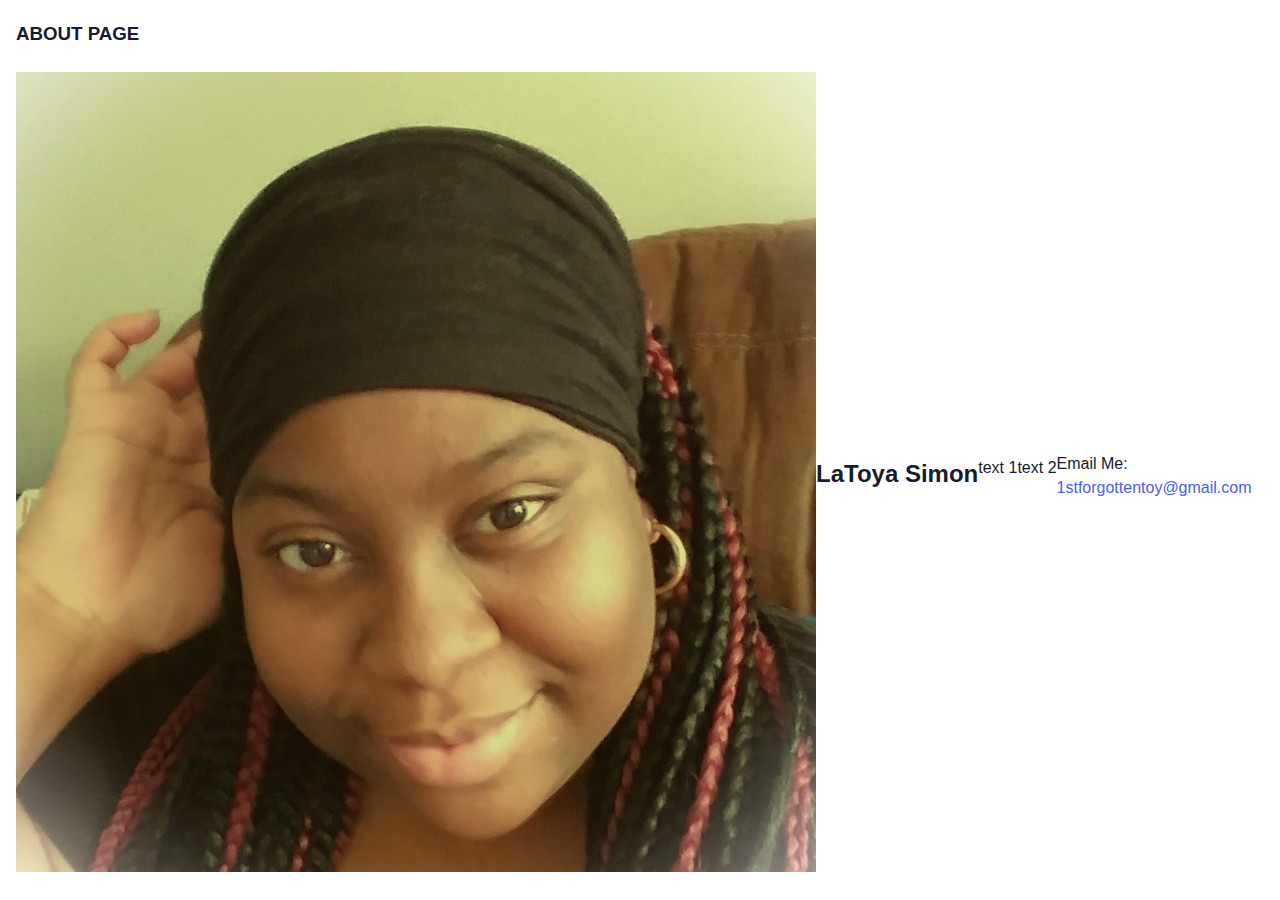
==== index.html @ 4d358cbb "first commit" ====
<!-- 10/15/2023 -->
<!DOCTYPE html>
<html lang="en">
<head>
    <meta charset="UTF-8">
    <meta name="viewport" content="width=device-width, initial-scale=1.0">
    <link rel="stylesheet" href="https://cdnjs.cloudflare.com/ajax/libs/font-awesome/6.4.2/css/all.min.css" integrity="sha512-z3gLpd7yknf1YoNbCzqRKc4qyor8gaKU1qmn+CShxbuBusANI9QpRohGBreCFkKxLhei6S9CQXFEbbKuqLg0DA==" crossorigin="anonymous" referrerpolicy="no-referrer" />
    <link rel="stylesheet" href="./css/theme.css">
    <link rel="stylesheet" href="./css/base.css">
    <link rel="stylesheet" href="./css/styles.css">
    <link rel="stylesheet" href="./css/pages.css">
    <title>folio</title>
</head>
<body>
    <!-- site wrapper -->
    <main class="site-wrapper">
        <header class="site-header">
            <nav class="navbar">
                <div class="brand-logo">
                    <a href="/"><h2>folio.</h2></a>
                </div>
                <div class="navbar-nav">
                    <ul class="ul-defaults-none main-menu">
                        <li class="nav-item">Home</li>
                        <li class="nav-item">About Me</li>
                        <li class="nav-item">Contact</li>
                    </ul>
                </div>
            </nav>
        </header>
    </main>
    
    <!-- wrapper for a our full screen modal -->
    <div class="full-site-modal page-block is-visible" data-animation="zoomInOut">
        <header class="modal-header">
            <h3>ABOUT PAGE</h3>
            <i class="fas fa-times"></i>
        </header>
        <div class="modal-body">
            <div class="img-wrapper">
                <img src="./assets/images/week8imageassets-210215-111717/week 8 image assets/toya.jpeg" alt="picture of LaToya Simon">
            </div>
            <h2>LaToya Simon</h2>
            <p>text 1</p>
            <p>text 2</p>
            <div>
                <div>Email Me:</div>
                <a href="mailto:1stforgottentoy@gmail.com">1stforgottentoy@gmail.com</a>
            </div>
        </div>
    </div>

    <script src="javaScript/main.js"></script>
</body>
</html>
---- css/theme.css ----
/* 10/15/2023 */
/* Setting up base styles */
/* css variables */
/* base theme colors */
:root {
    --bg: #fff;
    --bg-panel: #fff;
    --color-headings: #161c2d;
    --color-text-opacity: rgba(22, 28, 45, 0.7);
    --color-text: #161c2d;
    --color-text-base: #161c2d;
    --border: #383f53;
}
---- css/base.css ----
/* overriding browser defaults */
/* Setting up base styles */

/* native selectors */
section,
footer,
header,
main,
nav {
    display: block;
}

*, *::before, *::after {
    /* it takes all of our content wrapped in a div, and include its margin and padding in total size */
    box-sizing: border-box;
}

body {
    margin: 0;
    font-family: "Inter", sans-serif;
    /* user can set their own browser font size, this will be the base size of users browser */
    font-size: 1rem;
    font-weight: 400;
    line-height: 1.5;
    color: var(--color-text);
    background-color: var(--bg) ;
    text-align: left;
}

a {
    color: #495fef;
    /* do you want hyperlinks to have an underline??? */
    text-decoration: none;
    background-color: transparent;
}

h1,
h2,
h3,
h4 {
    color: var(--color-headings);
    margin-top: 0.25rem;
    margin-bottom: 0.5rem;
}

p {
    margin-top: 0;
}

button {
    outline: none;
}

/* classes */

.container,
.container-fluid {
    width: 100%;
    /* using px instead of rem so the users setting does not interfere with the layout */
    padding-left: 15px;
    padding-right: 15px;
    /* specifying only left and right instead of top and bottom here because don't want to have to override later if we don't know what the top and bottom margins are going to be going forward, 
    this is going to help center our content*/
    margin-left: auto;
    margin-right: auto;
}

.container {
    max-width: 1140px;
}

.ul-defaults-none {
    list-style: none;
    margin: 0;
    padding: 0;
}

/* this removes the button defaults so we can make our own buttons */
.btn {
    font-weight: 700;
    /* setting in px so the user font size doesn't mess up button */
    min-width: 175px;
    display: inline-block;
    display: flex;
    align-items: center;
    justify-content: center;
    text-transform: uppercase;
    /* spreads out text, makes it easier to read */
    letter-spacing: 1.63px;
    transition: 0.4s;
    height: 65px;
    padding-left: 30px;
    padding-right: 30px;
    box-shadow: 0 32px 54px rgba(3, 3, 3, 0.12);
}

/* when btn is not disabled, and doesn't have a class disabled, will have a cursor on hover */
.btn:not(:disabled):not(.disabled), button:not(:disabled):not(.disabled){
    cursor: pointer;
}

/* sometimes we use the button tag, sometimes we use the anchor tag to make buttons */
.btn-primary,
.btn-primary a {
    color: #fff;
    background-color: #495fef;
    border-color: #495fef;
}

.round-pill {
    border-radius: 50rem;
}
---- css/styles.css ----
/* common styles */

/* building the navbar */
.navbar{
    display: flex;
    flex-flow: row nowrap;
    padding: 0.5rem 1rem;
    width: 100%;
}

.navbar .navbar-nav {
    margin-left: auto;
}

/* because this is specific to the logo, its okay to be specific  */
.brand-logo a h2 {
    font-size: 1.5rem;
    letter-spacing: -0.5px;
    line-height: 1.42;
}

.main-menu {
    display: flex;
}

.main-menu .nav-item {
    padding: 18px;
    font-size: 15px;
    line-height: 26px;
    cursor: pointer;
    text-transform: lowercase;
}

.full-site-modal {
    /* pin everything to the edges */
    position: fixed;
    top: 0;
    bottom: 0;
    left: 0;
    right: 0;
    padding: 1rem;
    transition: all 0.35s ease-in;
    /* need to hide this modal until ready */
    visibility: hidden;
    opacity: 0;
}

.modal-header {
    display: flex;
    padding-bottom: 1rem;
    justify-content: space-between;
}

.modal-header .fa-times {
    font-size: 1.5rem;
    transition: all 0.5s ease-in;
}

.modal-header .fa-times:hover {
    transition: scale(1.1);
    cursor: pointer;
}

.full-site-modal.is-visible {
    visibility: visible;
    opacity: 1;
}

.modal-body {
    display: flex;
    align-items: center;
}

/* when full site modal is visible, we need this to scale */
[data-animation="zoomInOut"].full-site-modal {
    transform: scale(0.2);
}

[data-animation="zoomInOut"].full-site-modal.is-visible {
    transform: none;
}
---- css/pages.css ----
.page-block {
background: var(--bg);
}
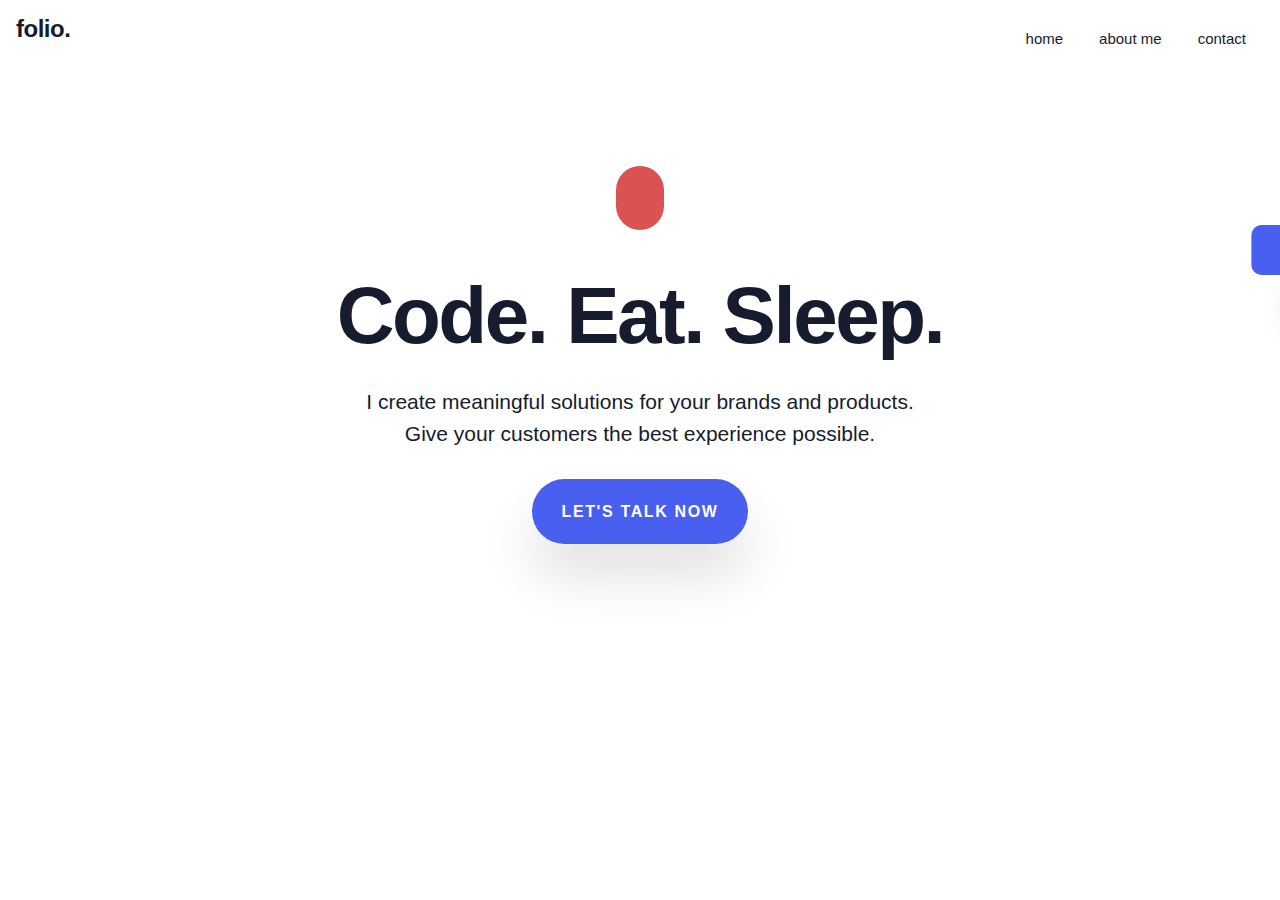
==== commit 436d649d: "currently working through Theme - JavaScript Part 2, theme change not working currently" ====
--- a/index.html
+++ b/index.html
@@ -1,55 +1,134 @@
 <!-- 10/15/2023 -->
 <!DOCTYPE html>
 <html lang="en">
-<head>
-    <meta charset="UTF-8">
-    <meta name="viewport" content="width=device-width, initial-scale=1.0">
-    <link rel="stylesheet" href="https://cdnjs.cloudflare.com/ajax/libs/font-awesome/6.4.2/css/all.min.css" integrity="sha512-z3gLpd7yknf1YoNbCzqRKc4qyor8gaKU1qmn+CShxbuBusANI9QpRohGBreCFkKxLhei6S9CQXFEbbKuqLg0DA==" crossorigin="anonymous" referrerpolicy="no-referrer" />
-    <link rel="stylesheet" href="./css/theme.css">
-    <link rel="stylesheet" href="./css/base.css">
-    <link rel="stylesheet" href="./css/styles.css">
-    <link rel="stylesheet" href="./css/pages.css">
+  <head>
+    <meta charset="UTF-8" />
+    <meta name="viewport" content="width=device-width, initial-scale=1.0" />
+    <link
+      rel="stylesheet"
+      href="https://cdnjs.cloudflare.com/ajax/libs/font-awesome/6.4.2/css/all.min.css"
+      integrity="sha512-z3gLpd7yknf1YoNbCzqRKc4qyor8gaKU1qmn+CShxbuBusANI9QpRohGBreCFkKxLhei6S9CQXFEbbKuqLg0DA=="
+      crossorigin="anonymous"
+      referrerpolicy="no-referrer"
+    />
+    <link rel="stylesheet" href="./css/theme.css" />
+    <link rel="stylesheet" href="./css/base.css" />
+    <link rel="stylesheet" href="./css/styles.css" />
+    <link rel="stylesheet" href="./css/pages.css" />
     <title>folio</title>
-</head>
-<body>
+  </head>
+  <body>
+    <div class="theme-panel">
+      <div class="theme-body">
+        <span>Change Theme</span>
+        <div class="btn-group">
+          <button data-toggle="light" class="switcher-btn active">Light</button>
+          <button data-toggle="dark" class="switcher-btn">Dark</button>
+        </div>
+        <button class="theme-tab">
+          <i class="fas fa-chevron-left"></i>
+        </button>
+      </div>
+    </div>
+
     <!-- site wrapper -->
     <main class="site-wrapper">
-        <header class="site-header">
-            <nav class="navbar">
-                <div class="brand-logo">
-                    <a href="/"><h2>folio.</h2></a>
-                </div>
-                <div class="navbar-nav">
-                    <ul class="ul-defaults-none main-menu">
-                        <li class="nav-item">Home</li>
-                        <li class="nav-item">About Me</li>
-                        <li class="nav-item">Contact</li>
-                    </ul>
-                </div>
-            </nav>
-        </header>
+      <header class="site-header">
+        <nav class="navbar">
+          <div class="brand-logo">
+            <a href="/"><h2>folio.</h2></a>
+          </div>
+          <div class="navbar-nav">
+            <ul class="ul-defaults-none main-menu">
+              <li class="nav-item">Home</li>
+              <li class="nav-item" data-open="about">About Me</li>
+              <li class="nav-item" data-open="contact">Contact</li>
+            </ul>
+          </div>
+        </nav>
+      </header>
+
+      <!-- Hero Section HTML-->
+      <section class="hero-bg">
+        <div class="container">
+          <div class="hero-content">
+            <div class="code-icon">
+              <i class="fas fa-code"></i>
+            </div>
+            <h2 class="header-lg">Code. Eat. Sleep.</h2>
+            <div class="sub-header">
+              I create meaningful solutions for your brands and products.
+              <br />
+              Give your customers the best experience possible.
+            </div>
+            <div class="btn btn-primary round-pill">
+              <a href="#" data-open="contact">Let's talk now</a>
+            </div>
+          </div>
+        </div>
+      </section>
     </main>
-    
+
+    <!-- Modals -->
     <!-- wrapper for a our full screen modal -->
-    <div class="full-site-modal page-block is-visible" data-animation="zoomInOut">
-        <header class="modal-header">
-            <h3>ABOUT PAGE</h3>
-            <i class="fas fa-times"></i>
-        </header>
-        <div class="modal-body">
-            <div class="img-wrapper">
-                <img src="./assets/images/week8imageassets-210215-111717/week 8 image assets/toya.jpeg" alt="picture of LaToya Simon">
-            </div>
-            <h2>LaToya Simon</h2>
-            <p>text 1</p>
-            <p>text 2</p>
-            <div>
-                <div>Email Me:</div>
-                <a href="mailto:1stforgottentoy@gmail.com">1stforgottentoy@gmail.com</a>
-            </div>
+    <!-- About Page Modal -->
+    <div
+      id="about"
+      class="full-site-modal page-block"
+      data-animation="zoomInOut"
+    >
+      <header class="modal-header">
+        <h3>ABOUT PAGE</h3>
+        <i class="fas fa-times" data-close></i>
+      </header>
+      <div class="modal-body">
+        <div class="img-wrapper">
+          <img
+            src="./assets/images/week8imageassets-210215-111717/week 8 image assets/toya.jpeg"
+            alt="picture of LaToya Simon"
+          />
         </div>
+        <h2>LaToya Simon</h2>
+        <p>text 1</p>
+        <p>text 2</p>
+        <div>
+          <div>Email Me:</div>
+          <a href="mailto:1stforgottentoy@gmail.com"
+            >1stforgottentoy@gmail.com</a
+          >
+        </div>
+      </div>
+    </div>
+
+    <!-- Contact Page Modal -->
+    <div
+      id="contact"
+      class="full-site-modal page-block"
+      data-animation="zoomInOut"
+    >
+      <header class="modal-header">
+        <h3>Contact PAGE</h3>
+        <i class="fas fa-times" data-close></i>
+      </header>
+      <div class="modal-body">
+        <div class="img-wrapper">
+          <img
+            src="./assets/images/week8imageassets-210215-111717/week 8 image assets/toya.jpeg"
+            alt="picture of LaToya Simon"
+          />
+        </div>
+        <h2>LaToya Simon</h2>
+        <p>text 1</p>
+        <p>text 2</p>
+        <div>
+          <div>Email Me:</div>
+          <a href="mailto:1stforgottentoy@gmail.com"
+            >1stforgottentoy@gmail.com</a
+          >
+        </div>
+      </div>
     </div>
 
     <script src="javaScript/main.js"></script>
-</body>
-</html>+  </body>
+</html>
--- a/css/theme.css
+++ b/css/theme.css
@@ -3,11 +3,28 @@
 /* css variables */
 /* base theme colors */
 :root {
-    --bg: #fff;
-    --bg-panel: #fff;
-    --color-headings: #161c2d;
-    --color-text-opacity: rgba(22, 28, 45, 0.7);
-    --color-text: #161c2d;
-    --color-text-base: #161c2d;
-    --border: #383f53;
-}+  --bg: #fff;
+  --bg-panel: #fff;
+  --color-headings: #161c2d;
+  --color-text-opacity: rgba(22, 28, 45, 0.7);
+  --color-text: #161c2d;
+  --color-text-base: #161c2d;
+  --border: #383f53;
+}
+
+[data-theme="light"] .hero-bg {
+  background-image: url("../assets/images/week 8 image assets/hero-pattern.webp");
+  background-position: center;
+  background-repeat: no-repeat;
+  background-size: cover;
+}
+
+[data-theme="dark"] {
+  --bg: #171a23;
+  --bg-panel: #f1f1f1;
+  --color-headings: #fff;
+  --color-text-opacity: rgba(255, 255, 255, 0.7);
+  --color-text: #fff;
+  --color-text-base: #161c2d;
+  --border: #ced4da;
+}
--- a/css/base.css
+++ b/css/base.css
@@ -7,111 +7,127 @@
 header,
 main,
 nav {
-    display: block;
+  display: block;
 }
 
-*, *::before, *::after {
-    /* it takes all of our content wrapped in a div, and include its margin and padding in total size */
-    box-sizing: border-box;
+*,
+*::before,
+*::after {
+  /* it takes all of our content wrapped in a div, and include its margin and padding in total size */
+  box-sizing: border-box;
 }
 
 body {
-    margin: 0;
-    font-family: "Inter", sans-serif;
-    /* user can set their own browser font size, this will be the base size of users browser */
-    font-size: 1rem;
-    font-weight: 400;
-    line-height: 1.5;
-    color: var(--color-text);
-    background-color: var(--bg) ;
-    text-align: left;
+  margin: 0;
+  font-family: "Inter", sans-serif;
+  /* user can set their own browser font size, this will be the base size of users browser */
+  font-size: 1rem;
+  font-weight: 400;
+  line-height: 1.5;
+  color: var(--color-text);
+  background-color: var(--bg);
+  text-align: left;
 }
 
 a {
-    color: #495fef;
-    /* do you want hyperlinks to have an underline??? */
-    text-decoration: none;
-    background-color: transparent;
+  color: #495fef;
+  /* do you want hyperlinks to have an underline??? */
+  text-decoration: none;
+  background-color: transparent;
 }
 
 h1,
 h2,
 h3,
 h4 {
-    color: var(--color-headings);
-    margin-top: 0.25rem;
-    margin-bottom: 0.5rem;
+  color: var(--color-headings);
+  margin-top: 0.25rem;
+  margin-bottom: 0.5rem;
 }
 
 p {
-    margin-top: 0;
+  margin-top: 0;
 }
 
 button {
-    outline: none;
+  outline: none;
 }
 
 /* classes */
 
 .container,
 .container-fluid {
-    width: 100%;
-    /* using px instead of rem so the users setting does not interfere with the layout */
-    padding-left: 15px;
-    padding-right: 15px;
-    /* specifying only left and right instead of top and bottom here because don't want to have to override later if we don't know what the top and bottom margins are going to be going forward, 
+  width: 100%;
+  /* using px instead of rem so the users setting does not interfere with the layout */
+  padding-left: 15px;
+  padding-right: 15px;
+  /* specifying only left and right instead of top and bottom here because don't want to have to override later if we don't know what the top and bottom margins are going to be going forward, 
     this is going to help center our content*/
-    margin-left: auto;
-    margin-right: auto;
+  margin-left: auto;
+  margin-right: auto;
 }
 
 .container {
-    max-width: 1140px;
+  max-width: 1140px;
 }
 
 .ul-defaults-none {
-    list-style: none;
-    margin: 0;
-    padding: 0;
+  list-style: none;
+  margin: 0;
+  padding: 0;
 }
 
 /* this removes the button defaults so we can make our own buttons */
 .btn {
-    font-weight: 700;
-    /* setting in px so the user font size doesn't mess up button */
-    min-width: 175px;
-    display: inline-block;
-    display: flex;
-    align-items: center;
-    justify-content: center;
-    text-transform: uppercase;
-    /* spreads out text, makes it easier to read */
-    letter-spacing: 1.63px;
-    transition: 0.4s;
-    height: 65px;
-    padding-left: 30px;
-    padding-right: 30px;
-    box-shadow: 0 32px 54px rgba(3, 3, 3, 0.12);
+  font-weight: 700;
+  /* setting in px so the user font size doesn't mess up button */
+  min-width: 175px;
+  display: inline-flex;
+
+  align-items: center;
+  justify-content: center;
+  text-transform: uppercase;
+  /* spreads out text, makes it easier to read */
+  letter-spacing: 1.63px;
+  transition: 0.4s;
+  height: 65px;
+  padding-left: 30px;
+  padding-right: 30px;
+  box-shadow: 0 32px 54px rgba(3, 3, 3, 0.12);
 }
 
 /* when btn is not disabled, and doesn't have a class disabled, will have a cursor on hover */
-.btn:not(:disabled):not(.disabled), button:not(:disabled):not(.disabled){
-    cursor: pointer;
+.btn:not(:disabled):not(.disabled),
+button:not(:disabled):not(.disabled) {
+  cursor: pointer;
 }
 
 /* sometimes we use the button tag, sometimes we use the anchor tag to make buttons */
 .btn-primary,
 .btn-primary a {
-    color: #fff;
-    background-color: #495fef;
-    border-color: #495fef;
+  color: #fff;
+  background-color: #495fef;
+  border-color: #495fef;
 }
 
 .round-pill {
-    border-radius: 50rem;
+  border-radius: 50rem;
 }
 
+.header-lg {
+  font-size: 5rem;
+  letter-spacing: -2.5px;
+  line-height: 1.05;
+}
 
+.header-md {
+  font-size: 3rem;
+  letter-spacing: -2px;
+}
 
-
-
+.sub-header {
+  font-size: 1.3125rem;
+  line-height: 1.5;
+  padding-top: 1.25rem;
+  padding-bottom: 1.875rem;
+}
--- a/css/styles.css
+++ b/css/styles.css
@@ -1,82 +1,192 @@
 /* common styles */
 
+/* theme panel */
+.theme-panel {
+  position: fixed;
+  right: 0;
+  top: 25%;
+  z-index: 100;
+  transition: 0.4s;
+  transform: translateX(100%);
+}
+
+.theme-body {
+  background-color: #495fef;
+  border: transparent;
+  max-width: 185px;
+  padding: 15px 13px;
+  text-align: center;
+  border-bottom-left-radius: 25px;
+  position: relative;
+}
+
+.theme-body > span {
+  color: white;
+  font-size: 13px;
+  font-weight: 700;
+  letter-spacing: -0.09px;
+  line-height: 26px;
+  padding-bottom: 8px;
+  display: inline-flex;
+}
+
+.theme-body .btn-group {
+  box-shadow: 0 12px 34px rgba(22, 28, 45, 0.2);
+  border-radius: 33px;
+  background-color: white;
+  overflow: hidden;
+  display: flex;
+  max-width: 153px;
+}
+
+.theme-body .btn-group .switcher-btn {
+  background: transparent;
+  border: none;
+  width: 50%;
+  font-size: 11px;
+  font-weight: 700;
+  height: 42px;
+  padding-left: 15px;
+  padding: 15px;
+  letter-spacing: 1.4px;
+  text-transform: uppercase;
+}
+
+.theme-body .btn-group .switcher-btn.active {
+  background-color: #ced4e7;
+}
+
+.theme-panel.open {
+  transform: translateX(0);
+}
+
+.theme-body .theme-tab {
+  position: absolute;
+  top: 0;
+  transform: translateX(-100%);
+  display: flex;
+  align-items: center;
+  justify-content: center;
+  width: 30px;
+  height: 50px;
+  border: 0;
+  background: #495fef;
+  color: white;
+  border-bottom-left-radius: 10px;
+  border-top-left-radius: 10px;
+  left: 1px;
+}
+
+.theme-tab i {
+  font-size: 1rem;
+  transition: 0.4s;
+  /* so we don't accidentally give it a false trigger */
+  pointer-events: none;
+}
+
+/* icon is going to switch when it has open */
+.theme-panel.open .theme-tab i {
+  /* flip it on x axis** trick to mirror icon */
+  transform: scaleX(-1);
+}
+
 /* building the navbar */
-.navbar{
-    display: flex;
-    flex-flow: row nowrap;
-    padding: 0.5rem 1rem;
-    width: 100%;
+.navbar {
+  display: flex;
+  flex-flow: row nowrap;
+  padding: 0.5rem 1rem;
+  width: 100%;
 }
 
 .navbar .navbar-nav {
-    margin-left: auto;
+  margin-left: auto;
 }
 
 /* because this is specific to the logo, its okay to be specific  */
 .brand-logo a h2 {
-    font-size: 1.5rem;
-    letter-spacing: -0.5px;
-    line-height: 1.42;
+  font-size: 1.5rem;
+  letter-spacing: -0.5px;
+  line-height: 1.42;
+}
+
+.hero-content {
+  text-align: center;
+  padding: 5.5rem 0;
+}
+
+.code-icon {
+  background-color: #da5252;
+  color: var(--color-text);
+  padding: 1.25rem 1.5rem;
+  border-radius: 50rem;
+  display: inline-block;
+  margin-bottom: 2.5rem;
+  text-align: center;
+}
+
+.code-icon .fa-code {
+  font-size: 2rem;
+  display: inline-block;
+  line-height: 1.5;
 }
 
 .main-menu {
-    display: flex;
+  display: flex;
 }
 
 .main-menu .nav-item {
-    padding: 18px;
-    font-size: 15px;
-    line-height: 26px;
-    cursor: pointer;
-    text-transform: lowercase;
+  padding: 18px;
+  font-size: 15px;
+  line-height: 26px;
+  cursor: pointer;
+  text-transform: lowercase;
 }
 
 .full-site-modal {
-    /* pin everything to the edges */
-    position: fixed;
-    top: 0;
-    bottom: 0;
-    left: 0;
-    right: 0;
-    padding: 1rem;
-    transition: all 0.35s ease-in;
-    /* need to hide this modal until ready */
-    visibility: hidden;
-    opacity: 0;
+  /* pin everything to the edges */
+  position: fixed;
+  top: 0;
+  bottom: 0;
+  left: 0;
+  right: 0;
+  padding: 1rem;
+  transition: all 0.35s ease-in;
+  /* need to hide this modal until ready */
+  visibility: hidden;
+  opacity: 0;
 }
 
 .modal-header {
-    display: flex;
-    padding-bottom: 1rem;
-    justify-content: space-between;
+  display: flex;
+  padding-bottom: 1rem;
+  justify-content: space-between;
 }
 
 .modal-header .fa-times {
-    font-size: 1.5rem;
-    transition: all 0.5s ease-in;
+  font-size: 1.5rem;
+  transition: all 0.5s ease-in;
 }
 
 .modal-header .fa-times:hover {
-    transition: scale(1.1);
-    cursor: pointer;
+  transition: scale(1.1);
+  cursor: pointer;
 }
 
 .full-site-modal.is-visible {
-    visibility: visible;
-    opacity: 1;
+  visibility: visible;
+  opacity: 1;
 }
 
 .modal-body {
-    display: flex;
-    align-items: center;
+  display: flex;
+  align-items: center;
 }
 
 /* when full site modal is visible, we need this to scale */
 [data-animation="zoomInOut"].full-site-modal {
-    transform: scale(0.2);
+  transform: scale(0.2);
 }
 
 [data-animation="zoomInOut"].full-site-modal.is-visible {
-    transform: none;
+  transform: none;
 }
-
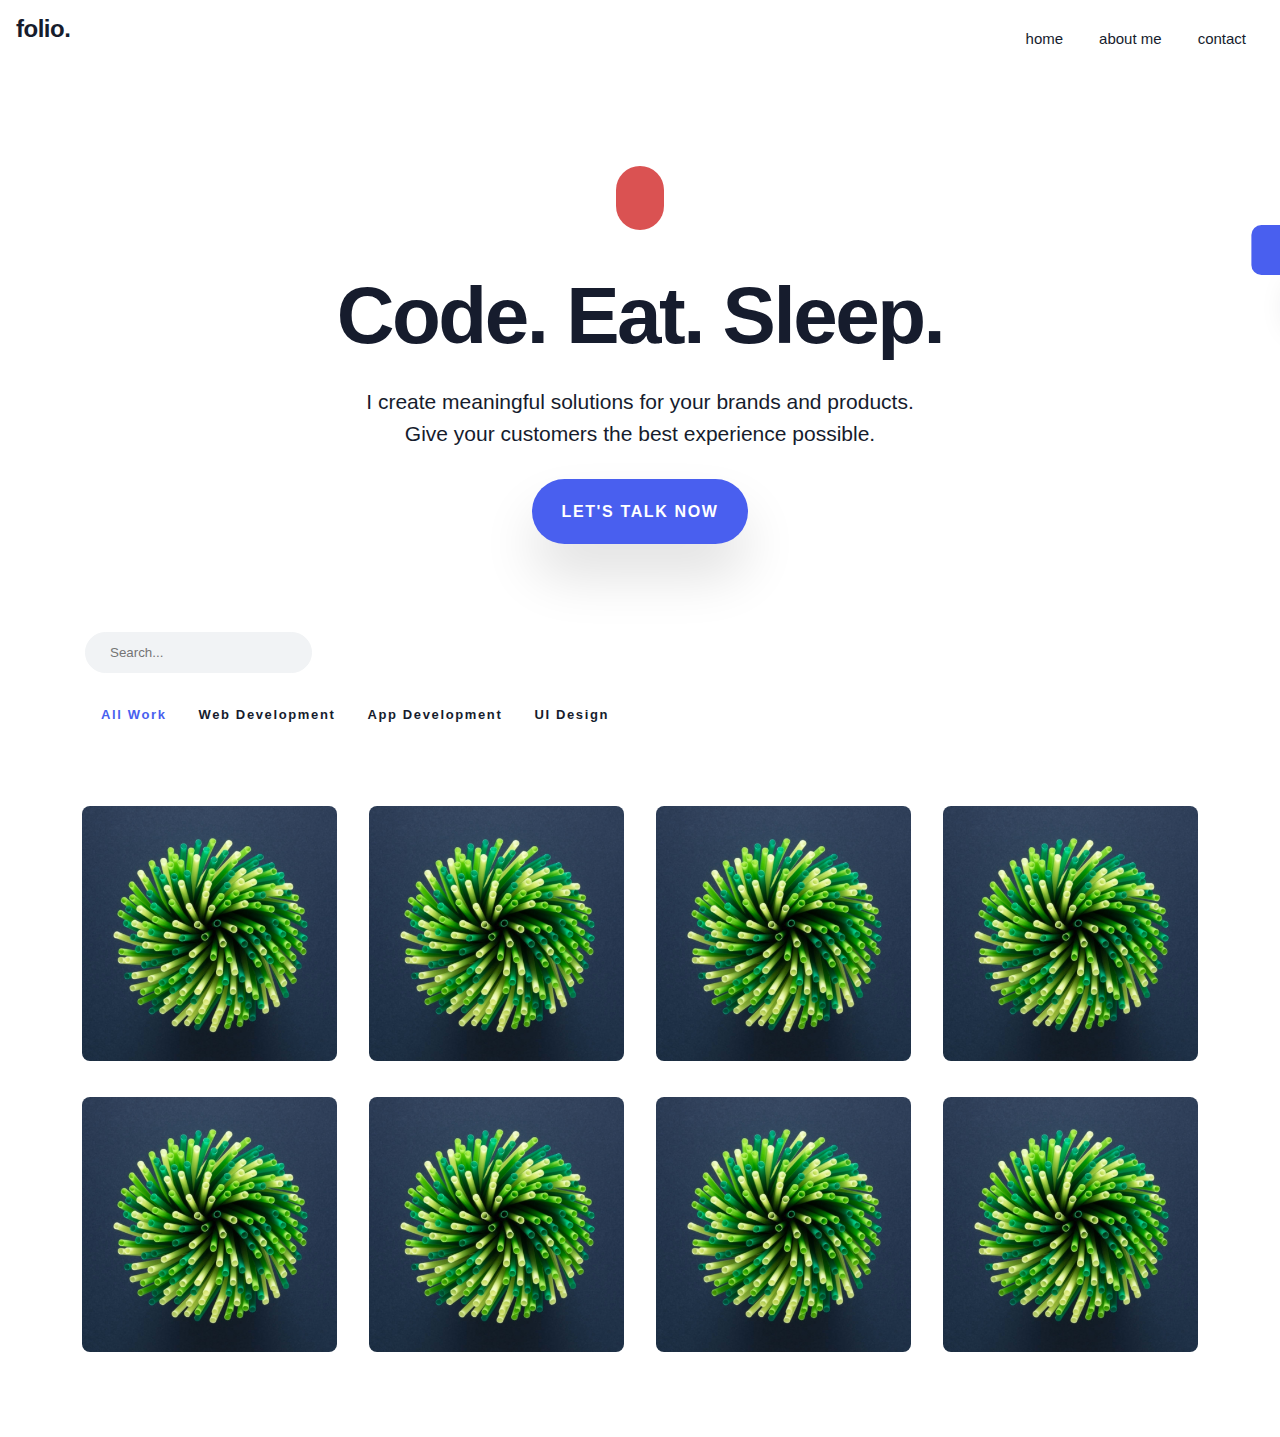
==== commit e95485b7: "creating active nav link states and filtering portfolio cards lesson videos did not yield expected r" ====
--- a/index.html
+++ b/index.html
@@ -67,67 +67,200 @@
           </div>
         </div>
       </section>
+
+      <section class="porfolio-section">
+        <div class="container search-container">
+          <label for="search">
+            <input
+              autocomplete="off"
+              id="search"
+              type="text"
+              class="search-input"
+              placeholder="Search..."
+            />
+            <i class="fas fa-search"></i>
+          </label>
+          <ul class="portfolio-filter-nav ul-defaults-none">
+            <li data-filter="all" class="filter-link active">All Work</li>
+            <li data-filter="web" class="filter-link">Web Development</li>
+            <li data-filter="app" class="filter-link">App Development</li>
+            <li data-filter="ui" class="filter-link">UI Design</li>
+          </ul>
+        </div>
+
+        <div class="portfolio-grid">
+          <!-- border radius will go on this class outtermost container -->
+          <div class="portfolio-card" data-item="web">
+            <!--content for the body  -->
+            <div class="card-body">
+              <img
+                src="./assets/images/week 8 image assets/portfolio-1.jpg"
+                alt="portfolio icon"
+              />
+              <a href="#" class="card-popup-box">
+                <div>Web Development</div>
+                <h3>Food Website</h3>
+              </a>
+            </div>
+          </div>
+          <!-- border radius will go on this class outtermost container -->
+          <div class="portfolio-card" data-item="ui">
+            <!--content for the body  -->
+            <div class="card-body">
+              <img
+                src="./assets/images/week 8 image assets/portfolio-1.jpg"
+                alt="portfolio icon"
+              />
+              <a href="#" class="card-popup-box">
+                <div>Web Development</div>
+                <h3>Food Website</h3>
+              </a>
+            </div>
+          </div>
+          <!-- border radius will go on this class outtermost container -->
+          <div class="portfolio-card" data-item="web">
+            <!--content for the body  -->
+            <div class="card-body">
+              <img
+                src="./assets/images/week 8 image assets/portfolio-1.jpg"
+                alt="portfolio icon"
+              />
+              <a href="#" class="card-popup-box">
+                <div>Web Development</div>
+                <h3>Food Website</h3>
+              </a>
+            </div>
+          </div>
+          <!-- border radius will go on this class outtermost container -->
+          <div class="portfolio-card" data-item="web">
+            <!--content for the body  -->
+            <div class="card-body">
+              <img
+                src="./assets/images/week 8 image assets/portfolio-1.jpg"
+                alt="portfolio icon"
+              />
+              <a href="#" class="card-popup-box">
+                <div>Web Development</div>
+                <h3>Food Website</h3>
+              </a>
+            </div>
+          </div>
+          <!-- border radius will go on this class outtermost container -->
+          <div class="portfolio-card" data-item="app">
+            <!--content for the body  -->
+            <div class="card-body">
+              <img
+                src="./assets/images/week 8 image assets/portfolio-1.jpg"
+                alt="portfolio icon"
+              />
+              <a href="#" class="card-popup-box">
+                <div>Web Development</div>
+                <h3>Food Website</h3>
+              </a>
+            </div>
+          </div>
+          <div class="portfolio-card" data-item="app">
+            <!--content for the body  -->
+            <div class="card-body">
+              <img
+                src="./assets/images/week 8 image assets/portfolio-1.jpg"
+                alt="portfolio icon"
+              />
+              <a href="#" class="card-popup-box">
+                <div>Web Development</div>
+                <h3>Food Website</h3>
+              </a>
+            </div>
+          </div>
+          <div class="portfolio-card" data-item="app">
+            <!--content for the body  -->
+            <div class="card-body">
+              <img
+                src="./assets/images/week 8 image assets/portfolio-1.jpg"
+                alt="portfolio icon"
+              />
+              <a href="#" class="card-popup-box">
+                <div>Web Development</div>
+                <h3>Food Website</h3>
+              </a>
+            </div>
+          </div>
+          <div class="portfolio-card" data-item="ui">
+            <!--content for the body  -->
+            <div class="card-body">
+              <img
+                src="./assets/images/week 8 image assets/portfolio-1.jpg"
+                alt="portfolio icon"
+              />
+              <a href="#" class="card-popup-box">
+                <div>Web Development</div>
+                <h3>Food Website</h3>
+              </a>
+            </div>
+          </div>
+        </div>
+      </section>
+
+      <!-- Modals -->
+      <!-- wrapper for a our full screen modal -->
+      <!-- About Page Modal -->
+      <div
+        id="about"
+        class="full-site-modal page-block"
+        data-animation="zoomInOut"
+      >
+        <header class="modal-header">
+          <h3>ABOUT PAGE</h3>
+          <i class="fas fa-times" data-close></i>
+        </header>
+        <div class="modal-body">
+          <div class="img-wrapper">
+            <img
+              src="./assets/images/week8imageassets-210215-111717/week 8 image assets/toya.jpeg"
+              alt="picture of LaToya Simon"
+            />
+          </div>
+          <h2>LaToya Simon</h2>
+          <p>text 1</p>
+          <p>text 2</p>
+          <div>
+            <div>Email Me:</div>
+            <a href="mailto:1stforgottentoy@gmail.com"
+              >1stforgottentoy@gmail.com</a
+            >
+          </div>
+        </div>
+      </div>
+
+      <!-- Contact Page Modal -->
+      <div
+        id="contact"
+        class="full-site-modal page-block"
+        data-animation="zoomInOut"
+      >
+        <header class="modal-header">
+          <h3>Contact PAGE</h3>
+          <i class="fas fa-times" data-close></i>
+        </header>
+        <div class="modal-body">
+          <div class="img-wrapper">
+            <img
+              src="./assets/images/week8imageassets-210215-111717/week 8 image assets/toya.jpeg"
+              alt="picture of LaToya Simon"
+            />
+          </div>
+          <h2>LaToya Simon</h2>
+          <p>text 1</p>
+          <p>text 2</p>
+          <div>
+            <div>Email Me:</div>
+            <a href="mailto:1stforgottentoy@gmail.com"
+              >1stforgottentoy@gmail.com</a
+            >
+          </div>
+        </div>
+      </div>
     </main>
-
-    <!-- Modals -->
-    <!-- wrapper for a our full screen modal -->
-    <!-- About Page Modal -->
-    <div
-      id="about"
-      class="full-site-modal page-block"
-      data-animation="zoomInOut"
-    >
-      <header class="modal-header">
-        <h3>ABOUT PAGE</h3>
-        <i class="fas fa-times" data-close></i>
-      </header>
-      <div class="modal-body">
-        <div class="img-wrapper">
-          <img
-            src="./assets/images/week8imageassets-210215-111717/week 8 image assets/toya.jpeg"
-            alt="picture of LaToya Simon"
-          />
-        </div>
-        <h2>LaToya Simon</h2>
-        <p>text 1</p>
-        <p>text 2</p>
-        <div>
-          <div>Email Me:</div>
-          <a href="mailto:1stforgottentoy@gmail.com"
-            >1stforgottentoy@gmail.com</a
-          >
-        </div>
-      </div>
-    </div>
-
-    <!-- Contact Page Modal -->
-    <div
-      id="contact"
-      class="full-site-modal page-block"
-      data-animation="zoomInOut"
-    >
-      <header class="modal-header">
-        <h3>Contact PAGE</h3>
-        <i class="fas fa-times" data-close></i>
-      </header>
-      <div class="modal-body">
-        <div class="img-wrapper">
-          <img
-            src="./assets/images/week8imageassets-210215-111717/week 8 image assets/toya.jpeg"
-            alt="picture of LaToya Simon"
-          />
-        </div>
-        <h2>LaToya Simon</h2>
-        <p>text 1</p>
-        <p>text 2</p>
-        <div>
-          <div>Email Me:</div>
-          <a href="mailto:1stforgottentoy@gmail.com"
-            >1stforgottentoy@gmail.com</a
-          >
-        </div>
-      </div>
-    </div>
 
     <script src="javaScript/main.js"></script>
   </body>
--- a/css/styles.css
+++ b/css/styles.css
@@ -128,6 +128,136 @@
   font-size: 2rem;
   display: inline-block;
   line-height: 1.5;
+}
+
+.search-container label {
+  position: relative;
+  display: inline-flex;
+  align-items: center;
+}
+
+.search-input {
+  padding: 0.75rem 1.5rem;
+  background-color: #f1f3f5;
+  border: 1px solid #f1f3f5;
+  border-radius: 50rem;
+}
+
+.search-input:focus {
+  /* to get rid of outline */
+  outline: none;
+  /* removed default browser focus adding our own */
+  border-color: #4dabf7;
+  box-shadow: inset 0 1px 1px rgba(0, 0, 0, 0.0125),
+    0 0 8px rgba(34, 139, 230, 0.5);
+}
+
+.search-container .fa-search {
+  position: absolute;
+  right: 10px;
+}
+
+.portfolio-grid {
+  max-width: 1400px;
+  width: 100%;
+  margin: 0 auto;
+}
+
+.portfolio-filter-nav {
+  display: flex;
+  flex-wrap: wrap;
+  padding: 2rem 0;
+}
+
+.portfolio-filter-nav .filter-link {
+  padding: 0 1rem;
+  font-size: 0.8125rem;
+  line-height: 1.6;
+  letter-spacing: 1.63px;
+  font-weight: 700;
+}
+
+.portfolio-filter-nav .filter-link:hover {
+  cursor: pointer;
+}
+
+.portfolio-filter-nav .filter-link.active {
+  color: #495fef;
+}
+
+.portfolio-grid {
+  display: flex;
+  flex-wrap: wrap;
+  padding: 3rem 1rem;
+  justify-content: center;
+}
+
+.portfolio-card {
+  position: relative;
+  margin: 0rem 1rem 1.85rem;
+  max-width: 255px;
+}
+
+.card-popup-box {
+  position: absolute;
+  bottom: 0;
+  left: 20px;
+  right: 20px;
+  transition: 0.4s;
+  z-index: 1;
+  padding: 1.25rem 1.875rem;
+  /* it needs to start at 0 so the hover effect can make it visible when set to 1 */
+  opacity: 0;
+}
+
+.card-popup-box:before {
+  /* we want to affect just the background not the text*/
+  position: absolute;
+  /* cant use a pseudo class without a content class */
+  content: "";
+  background: var(--bg);
+  /* we are hugging all the edges of what we've set in the card-popup-box */
+  top: 0;
+  left: 0;
+  right: 0;
+  bottom: 0;
+  /* we want this to hide and then appear */
+  z-index: -1;
+  opacity: 0.9;
+  border-radius: 8px;
+}
+
+.portfolio-card:hover .card-popup-box {
+  /* it will move up on hover */
+  bottom: 20px;
+  opacity: 1;
+}
+
+.card-body img {
+  width: 100%;
+  height: 255px;
+  object-fit: cover;
+  border-radius: 8px;
+}
+
+.card-popup-box div {
+  color: var(--color-text-opacity);
+  font-size: 0.8125rem;
+  line-height: 1.63;
+  letter-spacing: 1.63px;
+  padding-bottom: 0.5rem;
+  font-weight: 700;
+  text-transform: uppercase;
+  pointer-events: none;
+}
+
+.card-popup-box h3 {
+  pointer-events: none;
+  color: var(--color-headings);
+  font-size: 1.3125rem;
+  letter-spacing: -0.5px;
+  font-weight: 700;
+  margin-bottom: 0;
 }
 
 .main-menu {
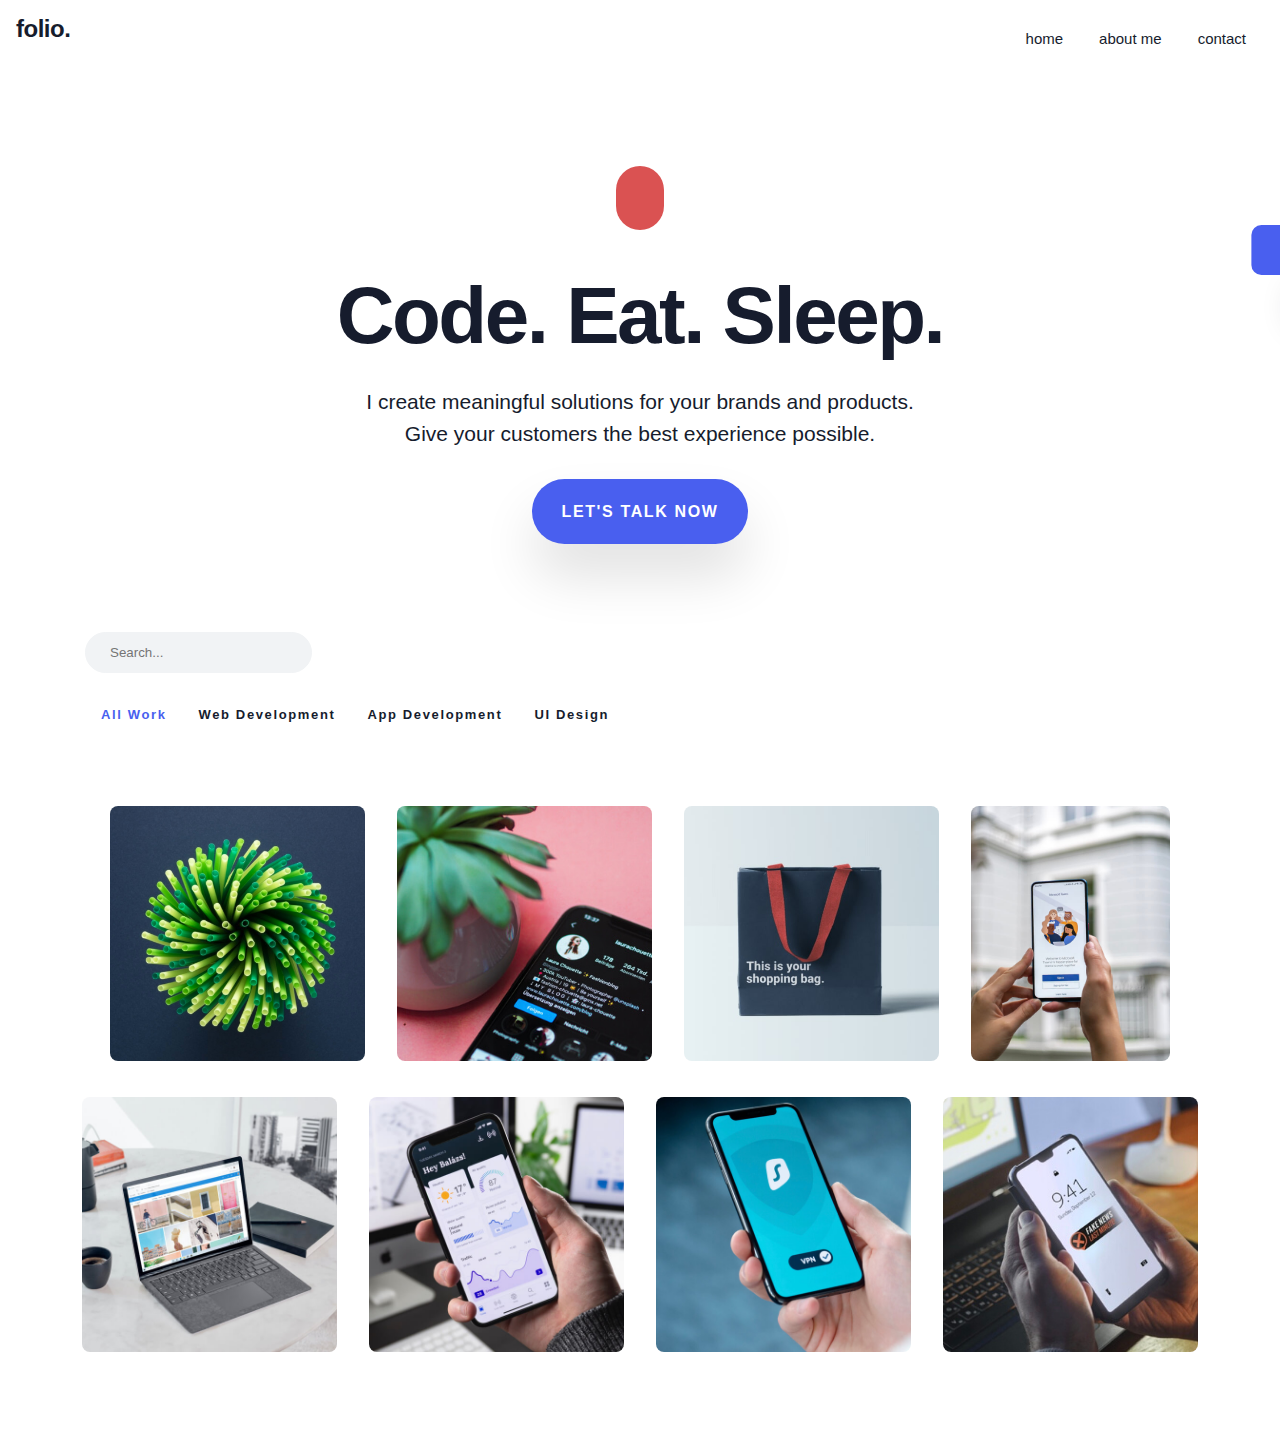
==== commit 77f70fb3: "search input logic javascript added, error corrected in js function where curly brace was missing, a" ====
--- a/index.html
+++ b/index.html
@@ -104,44 +104,44 @@
             </div>
           </div>
           <!-- border radius will go on this class outtermost container -->
+          <div class="portfolio-card" data-item="web">
+            <!--content for the body  -->
+            <div class="card-body">
+              <img
+                src="./assets/images/week 8 image assets/portfolio-2.jpg"
+                alt="portfolio icon"
+              />
+              <a href="#" class="card-popup-box">
+                <div>Web Development</div>
+                <h3>Skate Website</h3>
+              </a>
+            </div>
+          </div>
+          <!-- border radius will go on this class outtermost container -->
+          <div class="portfolio-card" data-item="web">
+            <!--content for the body  -->
+            <div class="card-body">
+              <img
+                src="./assets/images/week 8 image assets/portfolio-3.jpg"
+                alt="portfolio icon"
+              />
+              <a href="#" class="card-popup-box">
+                <div>Web Development</div>
+                <h3>Eating Website</h3>
+              </a>
+            </div>
+          </div>
+          <!-- border radius will go on this class outtermost container -->
           <div class="portfolio-card" data-item="ui">
             <!--content for the body  -->
             <div class="card-body">
               <img
-                src="./assets/images/week 8 image assets/portfolio-1.jpg"
-                alt="portfolio icon"
-              />
-              <a href="#" class="card-popup-box">
-                <div>Web Development</div>
-                <h3>Food Website</h3>
-              </a>
-            </div>
-          </div>
-          <!-- border radius will go on this class outtermost container -->
-          <div class="portfolio-card" data-item="web">
-            <!--content for the body  -->
-            <div class="card-body">
-              <img
-                src="./assets/images/week 8 image assets/portfolio-1.jpg"
-                alt="portfolio icon"
-              />
-              <a href="#" class="card-popup-box">
-                <div>Web Development</div>
-                <h3>Food Website</h3>
-              </a>
-            </div>
-          </div>
-          <!-- border radius will go on this class outtermost container -->
-          <div class="portfolio-card" data-item="web">
-            <!--content for the body  -->
-            <div class="card-body">
-              <img
-                src="./assets/images/week 8 image assets/portfolio-1.jpg"
-                alt="portfolio icon"
-              />
-              <a href="#" class="card-popup-box">
-                <div>Web Development</div>
-                <h3>Food Website</h3>
+                src="./assets/images/week 8 image assets/portfolio-4.jpg"
+                alt="portfolio icon"
+              />
+              <a href="#" class="card-popup-box">
+                <div>UI Design</div>
+                <h3>Cool Design</h3>
               </a>
             </div>
           </div>
@@ -150,12 +150,12 @@
             <!--content for the body  -->
             <div class="card-body">
               <img
-                src="./assets/images/week 8 image assets/portfolio-1.jpg"
-                alt="portfolio icon"
-              />
-              <a href="#" class="card-popup-box">
-                <div>Web Development</div>
-                <h3>Food Website</h3>
+                src="./assets/images/week 8 image assets/portfolio-5.jpg"
+                alt="portfolio icon"
+              />
+              <a href="#" class="card-popup-box">
+                <div>App Development</div>
+                <h3>Game App</h3>
               </a>
             </div>
           </div>
@@ -163,12 +163,12 @@
             <!--content for the body  -->
             <div class="card-body">
               <img
-                src="./assets/images/week 8 image assets/portfolio-1.jpg"
-                alt="portfolio icon"
-              />
-              <a href="#" class="card-popup-box">
-                <div>Web Development</div>
-                <h3>Food Website</h3>
+                src="./assets/images/week 8 image assets/portfolio-6.jpg"
+                alt="portfolio icon"
+              />
+              <a href="#" class="card-popup-box">
+                <div>App Development</div>
+                <h3>Gambling App</h3>
               </a>
             </div>
           </div>
@@ -176,12 +176,12 @@
             <!--content for the body  -->
             <div class="card-body">
               <img
-                src="./assets/images/week 8 image assets/portfolio-1.jpg"
-                alt="portfolio icon"
-              />
-              <a href="#" class="card-popup-box">
-                <div>Web Development</div>
-                <h3>Food Website</h3>
+                src="./assets/images/week 8 image assets/portfolio-7.jpg"
+                alt="portfolio icon"
+              />
+              <a href="#" class="card-popup-box">
+                <div>App Development</div>
+                <h3>Money App</h3>
               </a>
             </div>
           </div>
@@ -189,12 +189,12 @@
             <!--content for the body  -->
             <div class="card-body">
               <img
-                src="./assets/images/week 8 image assets/portfolio-1.jpg"
-                alt="portfolio icon"
-              />
-              <a href="#" class="card-popup-box">
-                <div>Web Development</div>
-                <h3>Food Website</h3>
+                src="./assets/images/week 8 image assets/portfolio-8.jpg"
+                alt="portfolio icon"
+              />
+              <a href="#" class="card-popup-box">
+                <div>UI Design</div>
+                <h3>Fantastic Design</h3>
               </a>
             </div>
           </div>
@@ -216,7 +216,7 @@
         <div class="modal-body">
           <div class="img-wrapper">
             <img
-              src="./assets/images/week8imageassets-210215-111717/week 8 image assets/toya.jpeg"
+              src="./assets/images/week 8 image assets/toya.jpeg"
               alt="picture of LaToya Simon"
             />
           </div>
@@ -245,7 +245,7 @@
         <div class="modal-body">
           <div class="img-wrapper">
             <img
-              src="./assets/images/week8imageassets-210215-111717/week 8 image assets/toya.jpeg"
+              src="./assets/images/week 8 image assets/toya.jpeg"
               alt="picture of LaToya Simon"
             />
           </div>
